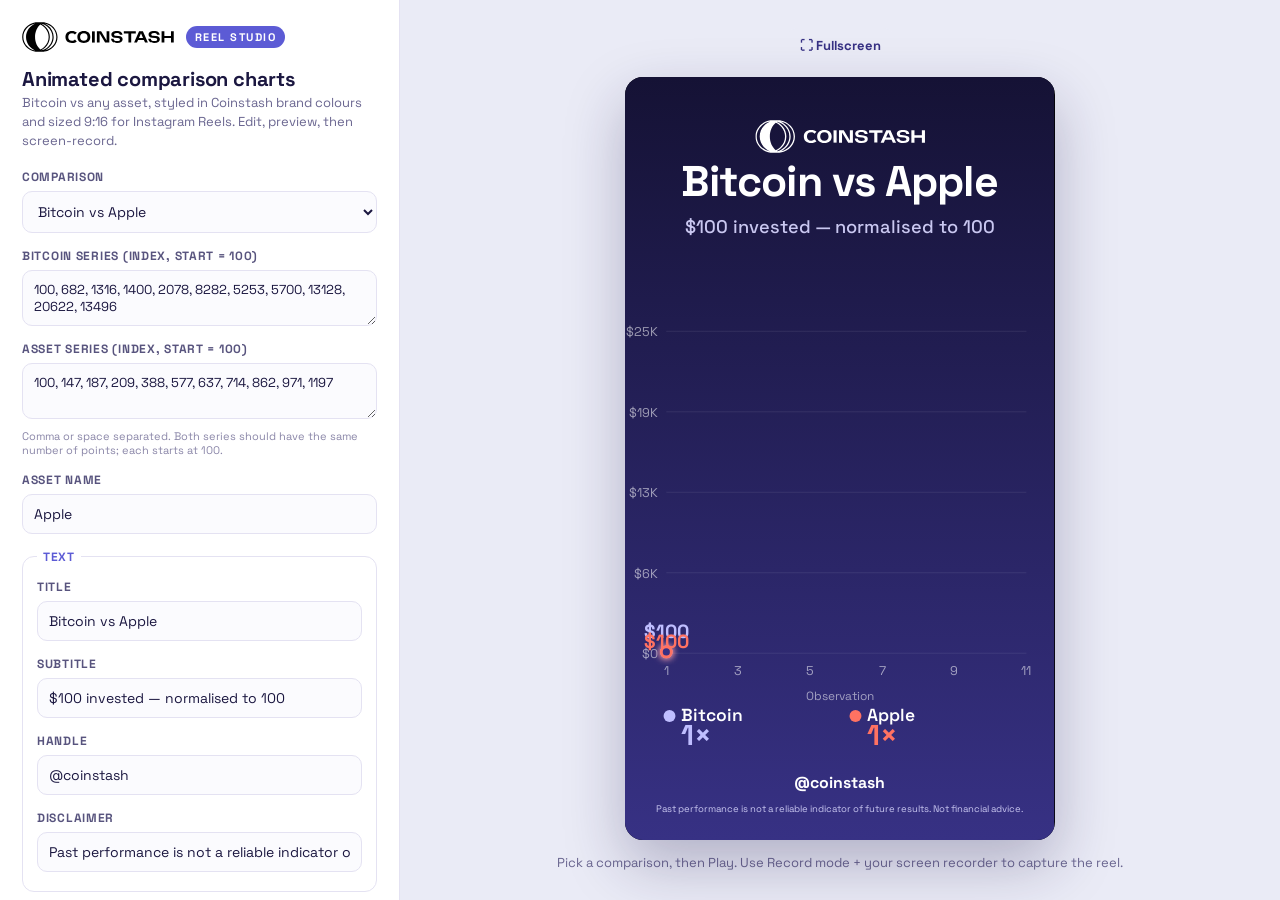
==== index.html @ 27fcc336 "Add Coinstash Reel Studio: branded animated crypto comparison charts Framework-free static web app t" ====
<!doctype html>
<html lang="en">
<head>
<meta charset="utf-8">
<meta name="viewport" content="width=device-width, initial-scale=1">
<title>Coinstash Reel Studio — animated crypto comparison charts</title>
<meta name="description" content="Generate branded 9:16 animated Bitcoin-vs-asset charts for Instagram Reels.">
<link rel="preconnect" href="https://fonts.googleapis.com">
<link rel="preconnect" href="https://fonts.gstatic.com" crossorigin>
<link href="https://fonts.googleapis.com/css2?family=Space+Grotesk:wght@400;500;600;700&display=swap" rel="stylesheet">
<link rel="stylesheet" href="assets/css/style.css">
</head>
<body>

<!-- ================= EDITOR ================= -->
<aside class="sidebar">
  <div class="brandbar">
    <img src="assets/brand/coinstash-horizontal-black.svg" alt="Coinstash">
    <span class="tag">Reel Studio</span>
  </div>
  <h1>Animated comparison charts</h1>
  <p class="lead">Bitcoin vs any asset, styled in Coinstash brand colours and sized 9:16 for Instagram Reels. Edit, preview, then screen-record.</p>

  <div class="control">
    <label for="preset">Comparison</label>
    <select id="preset"></select>
  </div>

  <div class="control" id="value-source">
    <label for="btc-data">Bitcoin series (index, start = 100)</label>
    <textarea id="btc-data" rows="2" placeholder="100, 682, 1316, ..."></textarea>
    <label for="asset-data" style="margin-top:10px">Asset series (index, start = 100)</label>
    <textarea id="asset-data" rows="2" placeholder="100, 147, 187, ..."></textarea>
    <p class="hint">Comma or space separated. Both series should have the same number of points; each starts at 100.</p>
  </div>

  <div class="control">
    <label for="asset-name">Asset name</label>
    <input id="asset-name" type="text" placeholder="Apple">
  </div>

  <fieldset>
    <legend>Text</legend>
    <div class="control">
      <label for="title">Title</label>
      <input id="title" type="text" placeholder="Bitcoin vs Apple">
    </div>
    <div class="control">
      <label for="subtitle">Subtitle</label>
      <input id="subtitle" type="text" value="$100 invested — normalised to 100">
    </div>
    <div class="control">
      <label for="handle">Handle</label>
      <input id="handle" type="text" value="@coinstash">
    </div>
    <div class="control">
      <label for="disclaimer">Disclaimer</label>
      <input id="disclaimer" type="text" value="Past performance is not a reliable indicator of future results. Not financial advice.">
    </div>
  </fieldset>

  <fieldset>
    <legend>Style</legend>
    <div class="control">
      <label for="theme">Theme</label>
      <select id="theme"></select>
    </div>
    <div class="row2">
      <div class="control">
        <label for="scale">Scale</label>
        <select id="scale">
          <option value="linear">Linear (dramatic)</option>
          <option value="log">Log (readable)</option>
        </select>
      </div>
      <div class="control">
        <label for="value-mode">Values</label>
        <select id="value-mode">
          <option value="money">Dollars</option>
          <option value="index">Index (×100)</option>
        </select>
      </div>
    </div>
    <div class="control" id="invest-row">
      <label for="base-invest">Starting investment ($)</label>
      <input id="base-invest" type="number" value="100" min="1" step="1">
    </div>
    <div class="row2">
      <div class="control">
        <label for="xmode">X-axis</label>
        <select id="xmode">
          <option value="observation">Observation #</option>
          <option value="year">Year</option>
        </select>
      </div>
      <div class="control" id="year-row" hidden>
        <label for="start-year">Start year</label>
        <input id="start-year" type="number" value="2015" min="1900" step="1">
      </div>
    </div>
    <div class="control">
      <label for="duration">Animation length (seconds)</label>
      <input id="duration" type="number" value="5.2" min="1" max="30" step="0.1">
    </div>
  </fieldset>

  <div class="actions">
    <label class="checkline"><input id="countdown-on" type="checkbox" checked> 3-2-1 countdown before recording</label>
    <button class="btn btn-primary" id="play">▶ Play / Replay</button>
    <button class="btn btn-record" id="record">● Record mode (clean 9:16)</button>
  </div>
</aside>

<!-- ================= STAGE ================= -->
<main class="main">
  <div class="stage-tools">
    <button class="btn btn-ghost" id="fullscreen">⛶ Fullscreen</button>
  </div>
  <div class="stage-wrap" id="stage-wrap">
    <svg id="stage-svg" role="img" aria-label="Animated comparison chart"></svg>
    <img id="stage-logo" src="assets/brand/coinstash-horizontal-white.svg" alt="Coinstash">
    <div id="countdown" hidden>3</div>
  </div>
  <div class="status" id="status">Pick a comparison, then Play. Use Record mode + your screen recorder to capture the reel.</div>
</main>

<button id="exit-record">✕ Exit record mode (Esc)</button>
<div id="record-hint">Space = replay · Esc = exit · Screen-record this window</div>

<script src="assets/js/brand.js"></script>
<script src="assets/js/chart.js"></script>
<script src="assets/js/app.js"></script>
</body>
</html>
---- assets/css/style.css ----
/* ---- Coinstash Reel Studio ---- */
:root {
  --purple-bright: #5C5BD5;
  --purple-dark: #373184;
  --purple-light: #BFBEFF;
  --coral: #FF7262;
  --grey-light: #EAEBF6;
  --grey-dark: #9B9A9E;
  --ink: #1b1740;
  --panel: #ffffff;
  --line: #e4e2f2;
  /* PP Telegraf is the brand face (commercial). Space Grotesk is a licence-free
     geometric-grotesque stand-in; drop PP Telegraf files into assets/fonts and
     add it to the front of this stack to match the brand exactly. */
  --font: 'PP Telegraf', 'Space Grotesk', 'Söhne', system-ui, -apple-system, Segoe UI, Roboto, Arial, sans-serif;
}

* { box-sizing: border-box; }
html, body { height: 100%; }
body {
  margin: 0;
  font-family: var(--font);
  color: var(--ink);
  background: var(--grey-light);
  display: flex;
  min-height: 100vh;
}

/* ---- sidebar / editor ---- */
.sidebar {
  width: 400px;
  flex: 0 0 400px;
  background: var(--panel);
  border-right: 1px solid var(--line);
  padding: 22px 22px 60px;
  overflow-y: auto;
  height: 100vh;
}
.brandbar { display: flex; align-items: center; gap: 12px; margin-bottom: 6px; }
.brandbar img { height: 30px; }
.brandbar .tag {
  font-size: 11px; font-weight: 700; letter-spacing: .14em; text-transform: uppercase;
  color: #fff; background: var(--purple-bright); padding: 4px 9px; border-radius: 999px;
}
.sidebar h1 { font-size: 20px; margin: 14px 0 2px; letter-spacing: -.01em; }
.sidebar .lead { color: #6a6690; font-size: 13px; margin: 0 0 18px; line-height: 1.45; }

.control { margin-bottom: 15px; }
.control > label {
  display: block; font-size: 12px; font-weight: 700; text-transform: uppercase;
  letter-spacing: .06em; color: #58547e; margin-bottom: 6px;
}
.control input, .control select, .control textarea {
  width: 100%; font: inherit; font-size: 14px; color: var(--ink);
  padding: 10px 11px; border: 1px solid var(--line); border-radius: 10px; background: #fbfbfe;
}
.control input:focus, .control select:focus, .control textarea:focus {
  outline: 2px solid var(--purple-light); border-color: var(--purple-bright);
}
.control textarea { resize: vertical; min-height: 56px; font-family: 'Space Grotesk', monospace; font-size: 13px; }
.control .hint { font-size: 11px; color: #8a86a8; margin-top: 5px; }
.row2 { display: grid; grid-template-columns: 1fr 1fr; gap: 12px; }
fieldset {
  border: 1px solid var(--line); border-radius: 12px; padding: 14px 14px 4px; margin: 0 0 16px;
}
fieldset legend { font-size: 12px; font-weight: 700; text-transform: uppercase; letter-spacing: .06em; color: var(--purple-bright); padding: 0 6px; }

.actions { display: flex; flex-direction: column; gap: 10px; margin-top: 6px; }
button.btn {
  font: inherit; font-weight: 700; cursor: pointer; border: none; border-radius: 12px;
  padding: 13px 16px; font-size: 15px;
}
.btn-primary { background: var(--purple-bright); color: #fff; }
.btn-primary:hover { background: #4b4ac2; }
.btn-record { background: var(--coral); color: #2a0f0a; }
.btn-record:hover { filter: brightness(1.05); }
.btn-ghost { background: var(--grey-light); color: var(--purple-dark); }
.btn-ghost:hover { background: #dfe0ef; }
.checkline { display: flex; align-items: center; gap: 8px; font-size: 13px; color: #58547e; }
.checkline input { width: auto; }

/* ---- main / stage ---- */
.main {
  flex: 1; display: flex; flex-direction: column; align-items: center; justify-content: center;
  padding: 28px; gap: 14px; min-width: 0;
}
.stage-wrap {
  position: relative;
  aspect-ratio: 9 / 16;
  height: min(86vh, 940px);
  max-width: 100%;
  background: #000;
  border-radius: 18px;
  overflow: hidden;
  box-shadow: 0 24px 60px rgba(31, 26, 74, .28);
}
#stage-svg { display: block; width: 100%; height: 100%; }
#stage-logo {
  position: absolute; top: 5.6%; left: 50%; transform: translateX(-50%);
  height: 4.4%; pointer-events: none; user-select: none;
}
#countdown {
  position: absolute; inset: 0; display: flex; align-items: center; justify-content: center;
  font-size: 26vh; font-weight: 700; color: #fff; text-shadow: 0 6px 30px rgba(0,0,0,.4);
  background: rgba(0,0,0,.15);
}
[hidden] { display: none !important; }
.status { font-size: 13px; color: #6a6690; min-height: 18px; }
.stage-tools { display: flex; gap: 10px; }
.stage-tools button { font-size: 13px; padding: 9px 14px; }

/* Fonts used by the SVG text nodes */
.r-head { font-family: var(--font); }
.r-mono { font-family: 'Space Grotesk', var(--font); }

/* ---- record mode ---- */
#exit-record, #record-hint { display: none; }
body.record-mode { background: #000; }
body.record-mode .sidebar,
body.record-mode .stage-tools,
body.record-mode .status { display: none; }
body.record-mode .main { padding: 0; height: 100vh; }
body.record-mode .stage-wrap {
  height: 100vh; border-radius: 0; box-shadow: none;
}
body.record-mode #exit-record {
  display: block; position: fixed; top: 16px; right: 16px; z-index: 20;
  background: rgba(255,255,255,.12); color: #fff; font-size: 12px; padding: 8px 12px;
}
body.record-mode #record-hint {
  display: block; position: fixed; bottom: 14px; left: 50%; transform: translateX(-50%);
  color: rgba(255,255,255,.55); font-size: 12px; z-index: 20;
}

@media (max-width: 820px) {
  body { flex-direction: column; }
  .sidebar { width: 100%; flex: none; height: auto; border-right: none; border-bottom: 1px solid var(--line); }
  .stage-wrap { height: min(70vh, 760px); }
}
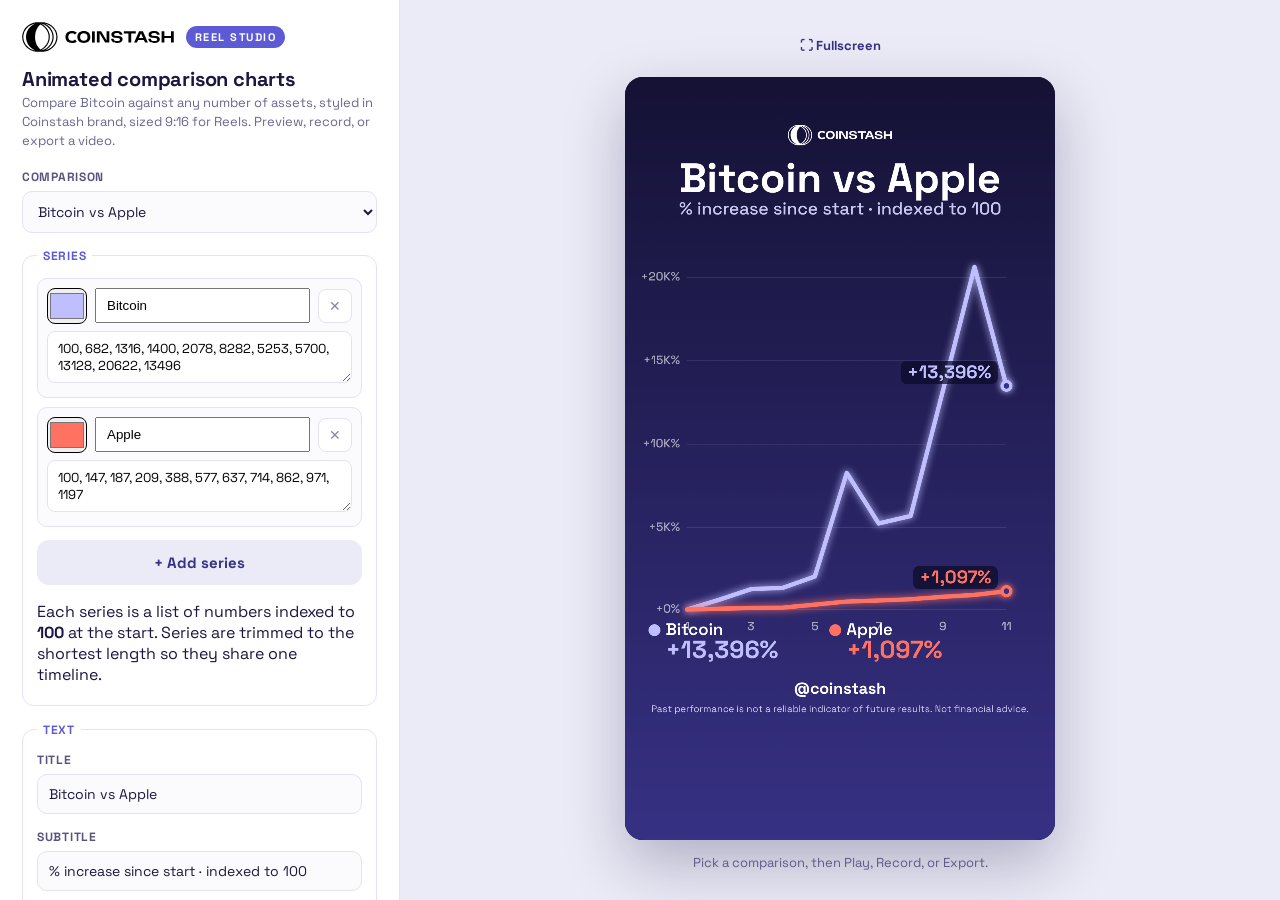
==== commit bcad397d: "Reel Studio v2: multi-series, dynamic zoom, % framing, safe zones, video export Rework the renderer " ====
--- a/index.html
+++ b/index.html
@@ -12,95 +12,90 @@
 </head>
 <body>
 
-<!-- ================= EDITOR ================= -->
 <aside class="sidebar">
   <div class="brandbar">
     <img src="assets/brand/coinstash-horizontal-black.svg" alt="Coinstash">
     <span class="tag">Reel Studio</span>
   </div>
   <h1>Animated comparison charts</h1>
-  <p class="lead">Bitcoin vs any asset, styled in Coinstash brand colours and sized 9:16 for Instagram Reels. Edit, preview, then screen-record.</p>
+  <p class="lead">Compare Bitcoin against any number of assets, styled in Coinstash brand, sized 9:16 for Reels. Preview, record, or export a video.</p>
 
   <div class="control">
     <label for="preset">Comparison</label>
     <select id="preset"></select>
   </div>
 
-  <div class="control" id="value-source">
-    <label for="btc-data">Bitcoin series (index, start = 100)</label>
-    <textarea id="btc-data" rows="2" placeholder="100, 682, 1316, ..."></textarea>
-    <label for="asset-data" style="margin-top:10px">Asset series (index, start = 100)</label>
-    <textarea id="asset-data" rows="2" placeholder="100, 147, 187, ..."></textarea>
-    <p class="hint">Comma or space separated. Both series should have the same number of points; each starts at 100.</p>
-  </div>
-
-  <div class="control">
-    <label for="asset-name">Asset name</label>
-    <input id="asset-name" type="text" placeholder="Apple">
-  </div>
+  <fieldset>
+    <legend>Series</legend>
+    <div id="series-list"></div>
+    <button class="btn btn-ghost btn-sm" id="add-series" type="button">+ Add series</button>
+    <p class="hint">Each series is a list of numbers indexed to <strong>100</strong> at the start. Series are trimmed to the shortest length so they share one timeline.</p>
+  </fieldset>
 
   <fieldset>
     <legend>Text</legend>
-    <div class="control">
-      <label for="title">Title</label>
-      <input id="title" type="text" placeholder="Bitcoin vs Apple">
-    </div>
-    <div class="control">
-      <label for="subtitle">Subtitle</label>
-      <input id="subtitle" type="text" value="$100 invested — normalised to 100">
-    </div>
-    <div class="control">
-      <label for="handle">Handle</label>
-      <input id="handle" type="text" value="@coinstash">
-    </div>
-    <div class="control">
-      <label for="disclaimer">Disclaimer</label>
-      <input id="disclaimer" type="text" value="Past performance is not a reliable indicator of future results. Not financial advice.">
+    <div class="control"><label for="title">Title</label><input id="title" type="text"></div>
+    <div class="control"><label for="subtitle">Subtitle</label><input id="subtitle" type="text" value="% increase since start · indexed to 100"></div>
+    <div class="control"><label for="handle">Handle</label><input id="handle" type="text" value="@coinstash"></div>
+    <div class="control"><label for="disclaimer">Disclaimer</label><input id="disclaimer" type="text" value="Past performance is not a reliable indicator of future results. Not financial advice."></div>
+    <div class="toggles">
+      <label class="checkline"><input id="show-logo" type="checkbox" checked> Logo</label>
+      <label class="checkline"><input id="show-handle" type="checkbox" checked> Handle</label>
+      <label class="checkline"><input id="show-disclaimer" type="checkbox" checked> Disclaimer</label>
     </div>
   </fieldset>
 
   <fieldset>
-    <legend>Style</legend>
+    <legend>Values</legend>
     <div class="control">
-      <label for="theme">Theme</label>
-      <select id="theme"></select>
+      <label for="value-mode">Show figures as</label>
+      <select id="value-mode">
+        <option value="pct">% increase (recommended)</option>
+        <option value="multiple">Multiple (×)</option>
+        <option value="dollars">Dollars ($)</option>
+        <option value="index">Index (start = 100)</option>
+      </select>
     </div>
+    <div class="row2">
+      <div class="control" id="invest-row" hidden><label for="base-invest">Start $</label><input id="base-invest" type="number" value="100" min="1"></div>
+      <div class="control"><label for="decimals">Decimals</label><input id="decimals" type="number" value="0" min="0" max="2"></div>
+    </div>
+  </fieldset>
+
+  <fieldset>
+    <legend>Chart</legend>
+    <div class="control"><label for="theme">Theme</label><select id="theme"></select></div>
     <div class="row2">
       <div class="control">
         <label for="scale">Scale</label>
-        <select id="scale">
-          <option value="linear">Linear (dramatic)</option>
-          <option value="log">Log (readable)</option>
-        </select>
+        <select id="scale"><option value="linear">Linear</option><option value="log">Log</option></select>
       </div>
       <div class="control">
-        <label for="value-mode">Values</label>
-        <select id="value-mode">
-          <option value="money">Dollars</option>
-          <option value="index">Index (×100)</option>
-        </select>
+        <label for="xmode">X-axis</label>
+        <select id="xmode"><option value="observation">Observation #</option><option value="year">Year</option></select>
       </div>
     </div>
-    <div class="control" id="invest-row">
-      <label for="base-invest">Starting investment ($)</label>
-      <input id="base-invest" type="number" value="100" min="1" step="1">
+    <div class="control" id="year-row" hidden><label for="start-year">Start year</label><input id="start-year" type="number" value="2015"></div>
+    <label class="checkline"><input id="zoom" type="checkbox" checked> Dynamic zoom (start tight, zoom out as values grow)</label>
+  </fieldset>
+
+  <fieldset>
+    <legend>Style</legend>
+    <div class="control"><label for="line-width">Line thickness: <span id="lw-val">11</span></label><input id="line-width" type="range" min="4" max="20" value="11"></div>
+    <div class="toggles">
+      <label class="checkline"><input id="glow" type="checkbox" checked> Glow</label>
+      <label class="checkline"><input id="show-dots" type="checkbox" checked> Dots</label>
+      <label class="checkline"><input id="show-grid" type="checkbox" checked> Grid</label>
+      <label class="checkline"><input id="safezone" type="checkbox" checked> Safe-zone padding</label>
+      <label class="checkline"><input id="guides" type="checkbox"> Show safe guides</label>
     </div>
+  </fieldset>
+
+  <fieldset>
+    <legend>Timing</legend>
     <div class="row2">
-      <div class="control">
-        <label for="xmode">X-axis</label>
-        <select id="xmode">
-          <option value="observation">Observation #</option>
-          <option value="year">Year</option>
-        </select>
-      </div>
-      <div class="control" id="year-row" hidden>
-        <label for="start-year">Start year</label>
-        <input id="start-year" type="number" value="2015" min="1900" step="1">
-      </div>
-    </div>
-    <div class="control">
-      <label for="duration">Animation length (seconds)</label>
-      <input id="duration" type="number" value="5.2" min="1" max="30" step="0.1">
+      <div class="control"><label for="duration">Draw (s)</label><input id="duration" type="number" value="5.6" min="1" max="30" step="0.1"></div>
+      <div class="control"><label for="end-hold">Hold (s)</label><input id="end-hold" type="number" value="1.4" min="0" max="10" step="0.1"></div>
     </div>
   </fieldset>
 
@@ -108,25 +103,26 @@
     <label class="checkline"><input id="countdown-on" type="checkbox" checked> 3-2-1 countdown before recording</label>
     <button class="btn btn-primary" id="play">▶ Play / Replay</button>
     <button class="btn btn-record" id="record">● Record mode (clean 9:16)</button>
+    <button class="btn btn-export" id="export">⬇ Export video</button>
+    <p class="hint" id="export-note">Export produces MP4 on Safari, WebM on Chrome/Firefox. For guaranteed Instagram-ready MP4, use Safari or screen-record via Record mode.</p>
   </div>
 </aside>
 
-<!-- ================= STAGE ================= -->
 <main class="main">
   <div class="stage-tools">
     <button class="btn btn-ghost" id="fullscreen">⛶ Fullscreen</button>
   </div>
   <div class="stage-wrap" id="stage-wrap">
-    <svg id="stage-svg" role="img" aria-label="Animated comparison chart"></svg>
-    <img id="stage-logo" src="assets/brand/coinstash-horizontal-white.svg" alt="Coinstash">
+    <canvas id="stage-canvas" aria-label="Animated comparison chart"></canvas>
     <div id="countdown" hidden>3</div>
   </div>
-  <div class="status" id="status">Pick a comparison, then Play. Use Record mode + your screen recorder to capture the reel.</div>
+  <div class="status" id="status">Pick a comparison, then Play, Record, or Export.</div>
 </main>
 
-<button id="exit-record">✕ Exit record mode (Esc)</button>
+<button id="exit-record">✕ Exit (Esc)</button>
 <div id="record-hint">Space = replay · Esc = exit · Screen-record this window</div>
 
+<script src="assets/js/logos.js"></script>
 <script src="assets/js/brand.js"></script>
 <script src="assets/js/chart.js"></script>
 <script src="assets/js/app.js"></script>
--- a/assets/css/style.css
+++ b/assets/css/style.css
@@ -70,14 +70,29 @@
   font: inherit; font-weight: 700; cursor: pointer; border: none; border-radius: 12px;
   padding: 13px 16px; font-size: 15px;
 }
+.btn-sm { padding: 8px 12px; font-size: 13px; width: 100%; margin-top: 4px; }
 .btn-primary { background: var(--purple-bright); color: #fff; }
 .btn-primary:hover { background: #4b4ac2; }
 .btn-record { background: var(--coral); color: #2a0f0a; }
 .btn-record:hover { filter: brightness(1.05); }
+.btn-export { background: var(--purple-dark); color: #fff; }
+.btn-export:hover { background: #2c2769; }
+.btn-export:disabled { opacity: .7; cursor: progress; }
 .btn-ghost { background: var(--grey-light); color: var(--purple-dark); }
 .btn-ghost:hover { background: #dfe0ef; }
 .checkline { display: flex; align-items: center; gap: 8px; font-size: 13px; color: #58547e; }
 .checkline input { width: auto; }
+.toggles { display: grid; grid-template-columns: 1fr 1fr; gap: 6px 12px; }
+input[type="range"] { accent-color: var(--purple-bright); }
+input[type="color"] { padding: 0; height: 36px; width: 40px; border-radius: 8px; cursor: pointer; flex: 0 0 40px; }
+
+/* series editor rows */
+.series-row { border: 1px solid var(--line); border-radius: 10px; padding: 9px; margin-bottom: 9px; background: #fbfbfe; }
+.series-head { display: flex; align-items: center; gap: 8px; margin-bottom: 7px; }
+.series-head .s-name { flex: 1; padding: 8px 10px; }
+.s-remove { flex: 0 0 auto; border: 1px solid var(--line); background: #fff; border-radius: 8px; width: 34px; height: 34px; cursor: pointer; color: #8a86a8; font-size: 14px; }
+.s-remove:hover { background: #ffe9e6; color: var(--coral); border-color: var(--coral); }
+.series-row textarea { width: 100%; font-family: 'Space Grotesk', monospace; font-size: 13px; padding: 8px 10px; border: 1px solid var(--line); border-radius: 8px; background: #fff; resize: vertical; box-sizing: border-box; }
 
 /* ---- main / stage ---- */
 .main {
@@ -94,11 +109,7 @@
   overflow: hidden;
   box-shadow: 0 24px 60px rgba(31, 26, 74, .28);
 }
-#stage-svg { display: block; width: 100%; height: 100%; }
-#stage-logo {
-  position: absolute; top: 5.6%; left: 50%; transform: translateX(-50%);
-  height: 4.4%; pointer-events: none; user-select: none;
-}
+#stage-canvas { display: block; width: 100%; height: 100%; }
 #countdown {
   position: absolute; inset: 0; display: flex; align-items: center; justify-content: center;
   font-size: 26vh; font-weight: 700; color: #fff; text-shadow: 0 6px 30px rgba(0,0,0,.4);
@@ -130,6 +141,7 @@
 body.record-mode #record-hint {
   display: block; position: fixed; bottom: 14px; left: 50%; transform: translateX(-50%);
   color: rgba(255,255,255,.55); font-size: 12px; z-index: 20;
+  transition: opacity .6s ease;
 }
 
 @media (max-width: 820px) {
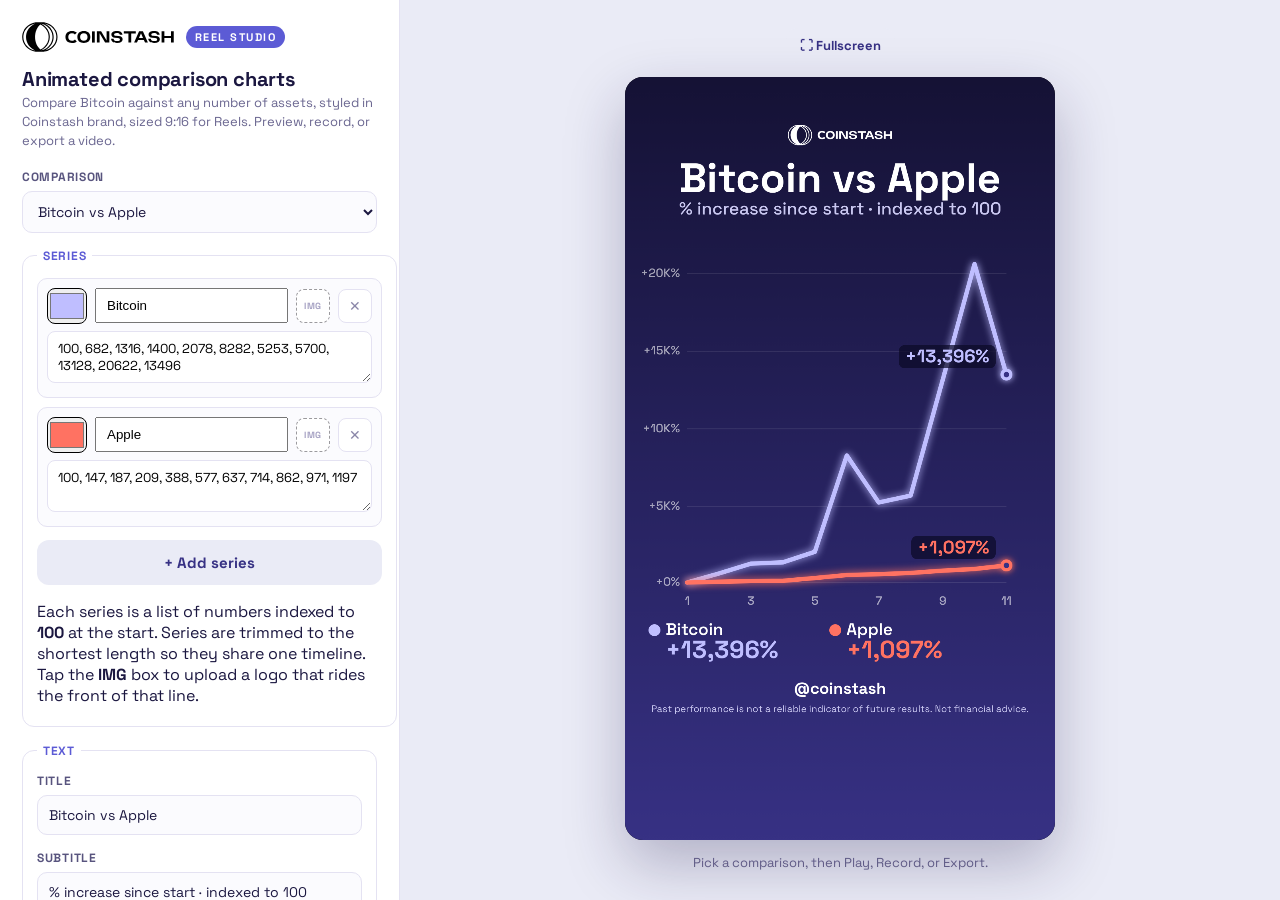
==== commit 38a6d666: "Add per-series logo upload that rides the front of each line Each series row gets an image upload (d" ====
--- a/index.html
+++ b/index.html
@@ -29,7 +29,7 @@
     <legend>Series</legend>
     <div id="series-list"></div>
     <button class="btn btn-ghost btn-sm" id="add-series" type="button">+ Add series</button>
-    <p class="hint">Each series is a list of numbers indexed to <strong>100</strong> at the start. Series are trimmed to the shortest length so they share one timeline.</p>
+    <p class="hint">Each series is a list of numbers indexed to <strong>100</strong> at the start. Series are trimmed to the shortest length so they share one timeline. Tap the <strong>IMG</strong> box to upload a logo that rides the front of that line.</p>
   </fieldset>
 
   <fieldset>
--- a/assets/css/style.css
+++ b/assets/css/style.css
@@ -94,6 +94,14 @@
 .s-remove:hover { background: #ffe9e6; color: var(--coral); border-color: var(--coral); }
 .series-row textarea { width: 100%; font-family: 'Space Grotesk', monospace; font-size: 13px; padding: 8px 10px; border: 1px solid var(--line); border-radius: 8px; background: #fff; resize: vertical; box-sizing: border-box; }
 
+/* per-series logo upload */
+.s-logo { position: relative; flex: 0 0 auto; }
+.s-logo-face { display: block; width: 34px; height: 34px; border: 1px dashed var(--grey-dark); border-radius: 8px; cursor: pointer; background: #fff center/cover no-repeat; }
+.s-logo:not(.has) .s-logo-face::after { content: 'IMG'; display: flex; align-items: center; justify-content: center; height: 100%; font-size: 9px; font-weight: 700; letter-spacing: .06em; color: #a7a3c4; }
+.s-logo.has .s-logo-face { border-style: solid; border-color: var(--line); }
+.s-logo-clear { position: absolute; top: -7px; right: -7px; width: 18px; height: 18px; border: none; border-radius: 50%; background: var(--coral); color: #fff; font-size: 12px; line-height: 1; padding: 0; cursor: pointer; display: flex; align-items: center; justify-content: center; }
+.s-logo-clear:hover { filter: brightness(1.08); }
+
 /* ---- main / stage ---- */
 .main {
   flex: 1; display: flex; flex-direction: column; align-items: center; justify-content: center;
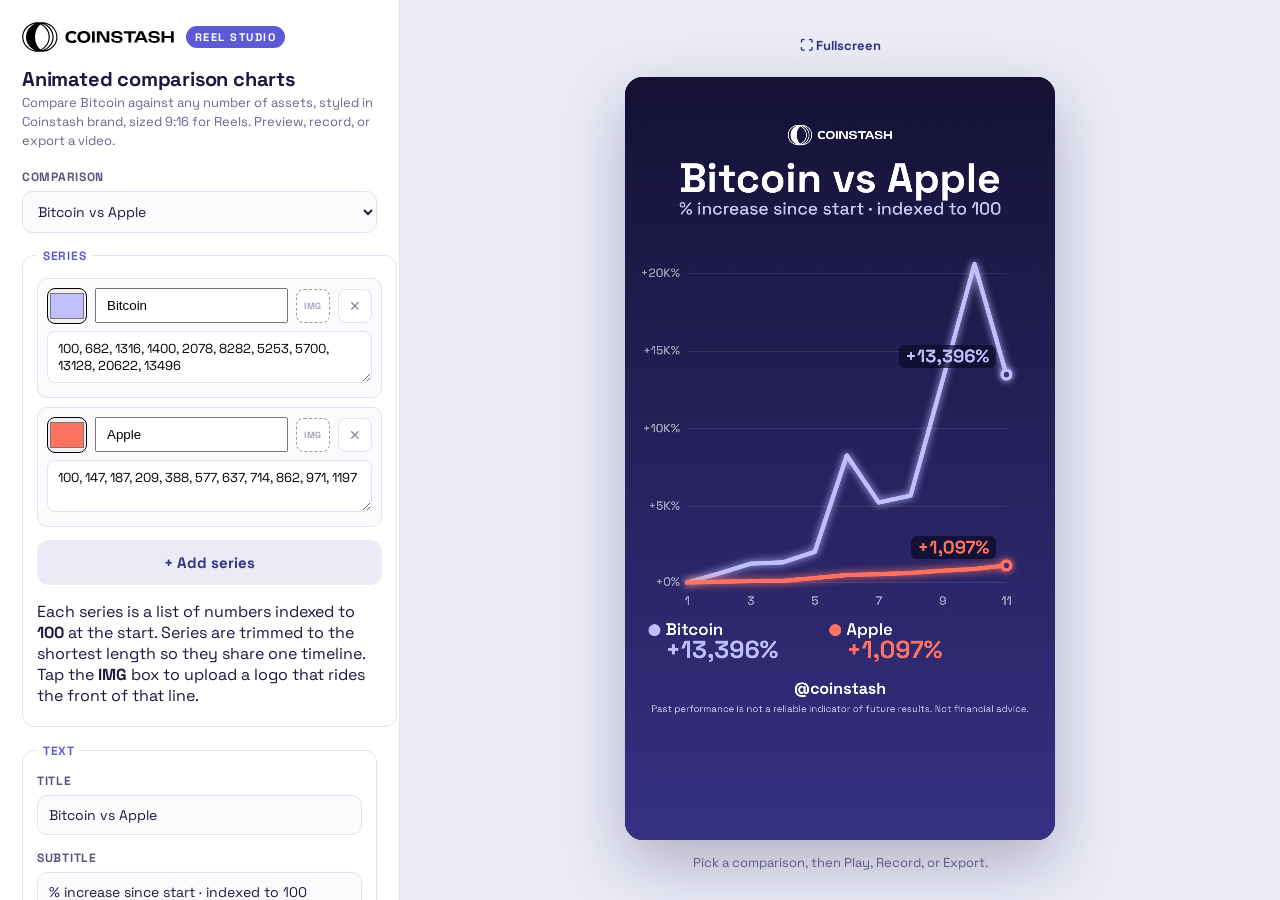
==== commit d124c1aa: "Add adjustable logo size New "Logo size" slider controls the leading-edge badge radius (default bump" ====
--- a/index.html
+++ b/index.html
@@ -82,6 +82,7 @@
   <fieldset>
     <legend>Style</legend>
     <div class="control"><label for="line-width">Line thickness: <span id="lw-val">11</span></label><input id="line-width" type="range" min="4" max="20" value="11"></div>
+    <div class="control"><label for="logo-size">Logo size: <span id="ls-val">48</span></label><input id="logo-size" type="range" min="24" max="110" value="48"></div>
     <div class="toggles">
       <label class="checkline"><input id="glow" type="checkbox" checked> Glow</label>
       <label class="checkline"><input id="show-dots" type="checkbox" checked> Dots</label>
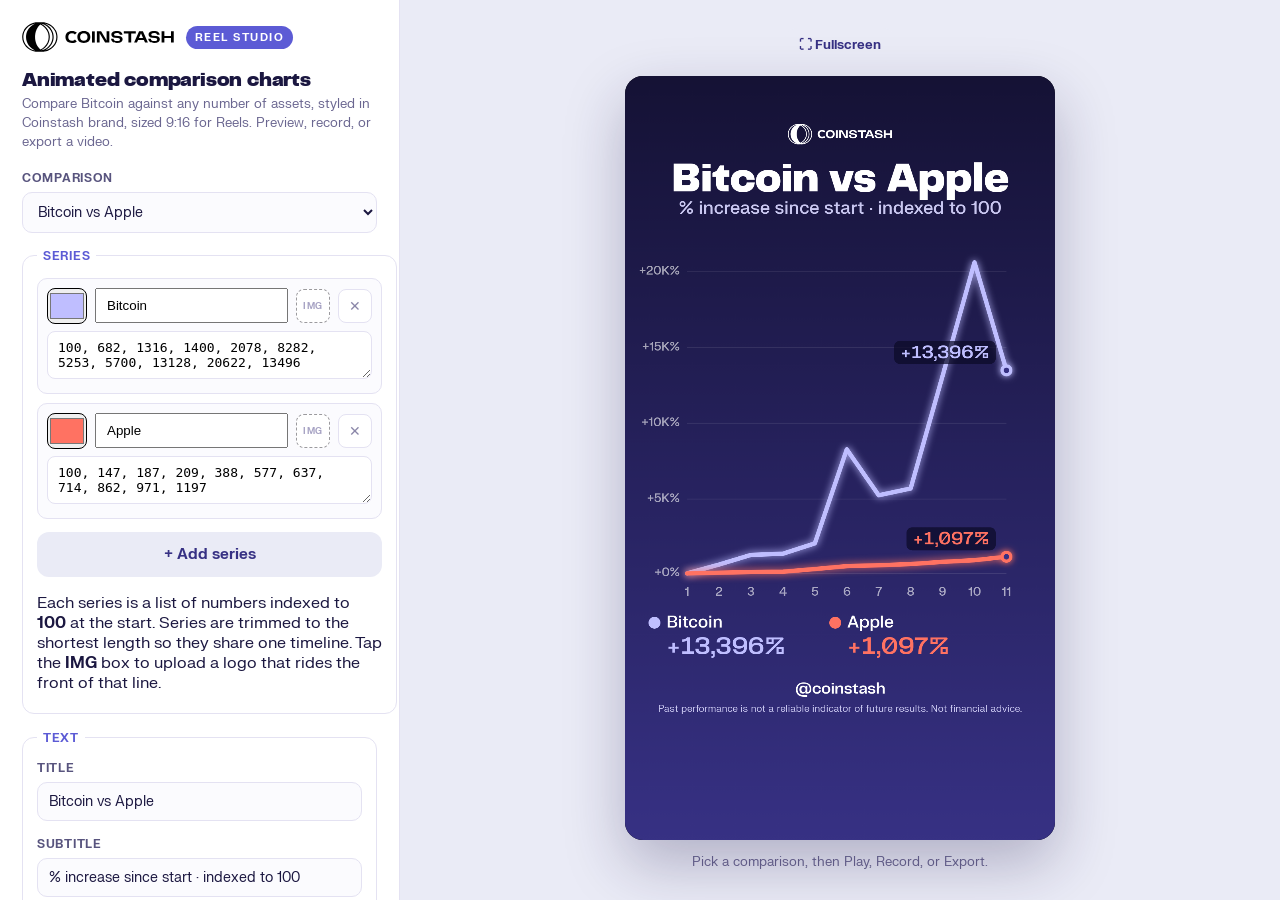
==== commit 793c28b4: "Use the licensed brand fonts: PP Telegraf (headings) + FK Grotesk Neue (body) Bundle the supplied we" ====
--- a/index.html
+++ b/index.html
@@ -5,9 +5,6 @@
 <meta name="viewport" content="width=device-width, initial-scale=1">
 <title>Coinstash Reel Studio — animated crypto comparison charts</title>
 <meta name="description" content="Generate branded 9:16 animated Bitcoin-vs-asset charts for Instagram Reels.">
-<link rel="preconnect" href="https://fonts.googleapis.com">
-<link rel="preconnect" href="https://fonts.gstatic.com" crossorigin>
-<link href="https://fonts.googleapis.com/css2?family=Space+Grotesk:wght@400;500;600;700&display=swap" rel="stylesheet">
 <link rel="stylesheet" href="assets/css/style.css">
 </head>
 <body>
--- a/assets/css/style.css
+++ b/assets/css/style.css
@@ -1,4 +1,19 @@
 /* ---- Coinstash Reel Studio ---- */
+
+/* Brand fonts: PP Telegraf (headings) + FK Grotesk Neue (body). */
+@font-face { font-family: 'PP Telegraf'; font-weight: 400; font-style: normal; font-display: swap;
+  src: url('../fonts/PPTelegrafCoinstash-Regular.woff2') format('woff2'), url('../fonts/PPTelegrafCoinstash-Regular.woff') format('woff'); }
+@font-face { font-family: 'PP Telegraf'; font-weight: 600; font-style: normal; font-display: swap;
+  src: url('../fonts/PPTelegrafCoinstash-Semibold.woff2') format('woff2'), url('../fonts/PPTelegrafCoinstash-Semibold.woff') format('woff'); }
+@font-face { font-family: 'PP Telegraf'; font-weight: 800; font-style: normal; font-display: swap;
+  src: url('../fonts/PPTelegrafCoinstash-Black.woff2') format('woff2'), url('../fonts/PPTelegrafCoinstash-Black.woff') format('woff'); }
+@font-face { font-family: 'FK Grotesk Neue'; font-weight: 400; font-style: normal; font-display: swap;
+  src: url('../fonts/FKGroteskNeue-Regular.woff2') format('woff2'), url('../fonts/FKGroteskNeue-Regular.woff') format('woff'); }
+@font-face { font-family: 'FK Grotesk Neue'; font-weight: 500; font-style: normal; font-display: swap;
+  src: url('../fonts/FKGroteskNeue-Medium.woff2') format('woff2'), url('../fonts/FKGroteskNeue-Medium.woff') format('woff'); }
+@font-face { font-family: 'FK Grotesk Neue'; font-weight: 700; font-style: normal; font-display: swap;
+  src: url('../fonts/FKGroteskNeue-Bold.woff2') format('woff2'), url('../fonts/FKGroteskNeue-Bold.woff') format('woff'); }
+
 :root {
   --purple-bright: #5C5BD5;
   --purple-dark: #373184;
@@ -9,10 +24,9 @@
   --ink: #1b1740;
   --panel: #ffffff;
   --line: #e4e2f2;
-  /* PP Telegraf is the brand face (commercial). Space Grotesk is a licence-free
-     geometric-grotesque stand-in; drop PP Telegraf files into assets/fonts and
-     add it to the front of this stack to match the brand exactly. */
-  --font: 'PP Telegraf', 'Space Grotesk', 'Söhne', system-ui, -apple-system, Segoe UI, Roboto, Arial, sans-serif;
+  --font-head: 'PP Telegraf', system-ui, -apple-system, Segoe UI, Roboto, Arial, sans-serif;
+  --font-body: 'FK Grotesk Neue', system-ui, -apple-system, Segoe UI, Roboto, Arial, sans-serif;
+  --font: var(--font-body);
 }
 
 * { box-sizing: border-box; }
@@ -42,7 +56,7 @@
   font-size: 11px; font-weight: 700; letter-spacing: .14em; text-transform: uppercase;
   color: #fff; background: var(--purple-bright); padding: 4px 9px; border-radius: 999px;
 }
-.sidebar h1 { font-size: 20px; margin: 14px 0 2px; letter-spacing: -.01em; }
+.sidebar h1 { font-family: var(--font-head); font-weight: 800; font-size: 20px; margin: 14px 0 2px; letter-spacing: -.01em; }
 .sidebar .lead { color: #6a6690; font-size: 13px; margin: 0 0 18px; line-height: 1.45; }
 
 .control { margin-bottom: 15px; }
@@ -57,7 +71,7 @@
 .control input:focus, .control select:focus, .control textarea:focus {
   outline: 2px solid var(--purple-light); border-color: var(--purple-bright);
 }
-.control textarea { resize: vertical; min-height: 56px; font-family: 'Space Grotesk', monospace; font-size: 13px; }
+.control textarea { resize: vertical; min-height: 56px; font-family: ui-monospace, SFMono-Regular, Menlo, Consolas, monospace; font-size: 13px; }
 .control .hint { font-size: 11px; color: #8a86a8; margin-top: 5px; }
 .row2 { display: grid; grid-template-columns: 1fr 1fr; gap: 12px; }
 fieldset {
@@ -92,7 +106,7 @@
 .series-head .s-name { flex: 1; padding: 8px 10px; }
 .s-remove { flex: 0 0 auto; border: 1px solid var(--line); background: #fff; border-radius: 8px; width: 34px; height: 34px; cursor: pointer; color: #8a86a8; font-size: 14px; }
 .s-remove:hover { background: #ffe9e6; color: var(--coral); border-color: var(--coral); }
-.series-row textarea { width: 100%; font-family: 'Space Grotesk', monospace; font-size: 13px; padding: 8px 10px; border: 1px solid var(--line); border-radius: 8px; background: #fff; resize: vertical; box-sizing: border-box; }
+.series-row textarea { width: 100%; font-family: ui-monospace, SFMono-Regular, Menlo, Consolas, monospace; font-size: 13px; padding: 8px 10px; border: 1px solid var(--line); border-radius: 8px; background: #fff; resize: vertical; box-sizing: border-box; }
 
 /* per-series logo upload */
 .s-logo { position: relative; flex: 0 0 auto; }
@@ -129,8 +143,7 @@
 .stage-tools button { font-size: 13px; padding: 9px 14px; }
 
 /* Fonts used by the SVG text nodes */
-.r-head { font-family: var(--font); }
-.r-mono { font-family: 'Space Grotesk', var(--font); }
+
 
 /* ---- record mode ---- */
 #exit-record, #record-hint { display: none; }
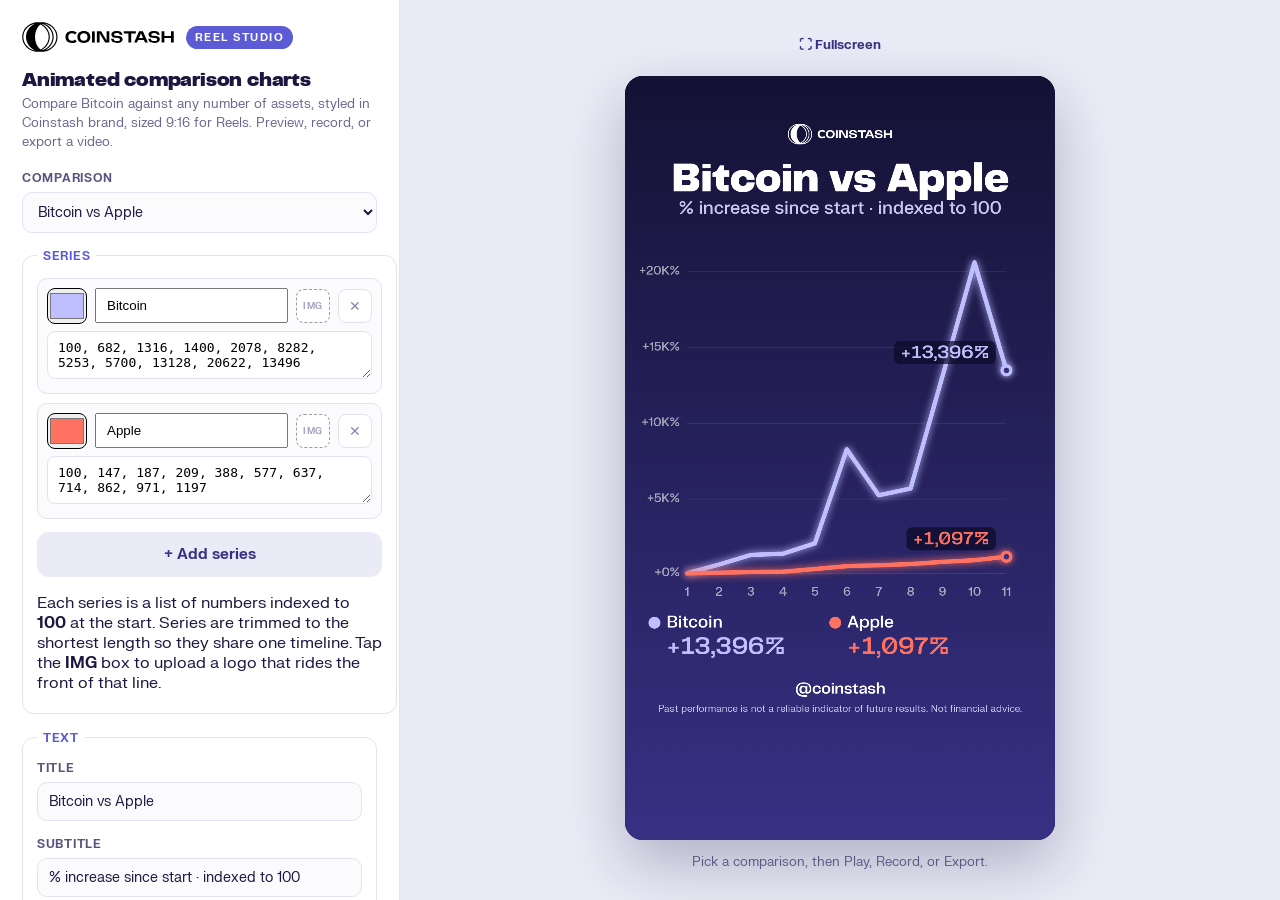
==== commit 1c4c7c76: "Add optional custom X and Y axis names New "X-axis name" and "Y-axis name" inputs draw axis titles: " ====
--- a/index.html
+++ b/index.html
@@ -73,6 +73,10 @@
       </div>
     </div>
     <div class="control" id="year-row" hidden><label for="start-year">Start year</label><input id="start-year" type="number" value="2015"></div>
+    <div class="row2">
+      <div class="control"><label for="x-axis-label">X-axis name</label><input id="x-axis-label" type="text" placeholder="e.g. Year"></div>
+      <div class="control"><label for="y-axis-label">Y-axis name</label><input id="y-axis-label" type="text" placeholder="e.g. Return"></div>
+    </div>
     <label class="checkline"><input id="zoom" type="checkbox" checked> Dynamic zoom (start tight, zoom out as values grow)</label>
   </fieldset>
 
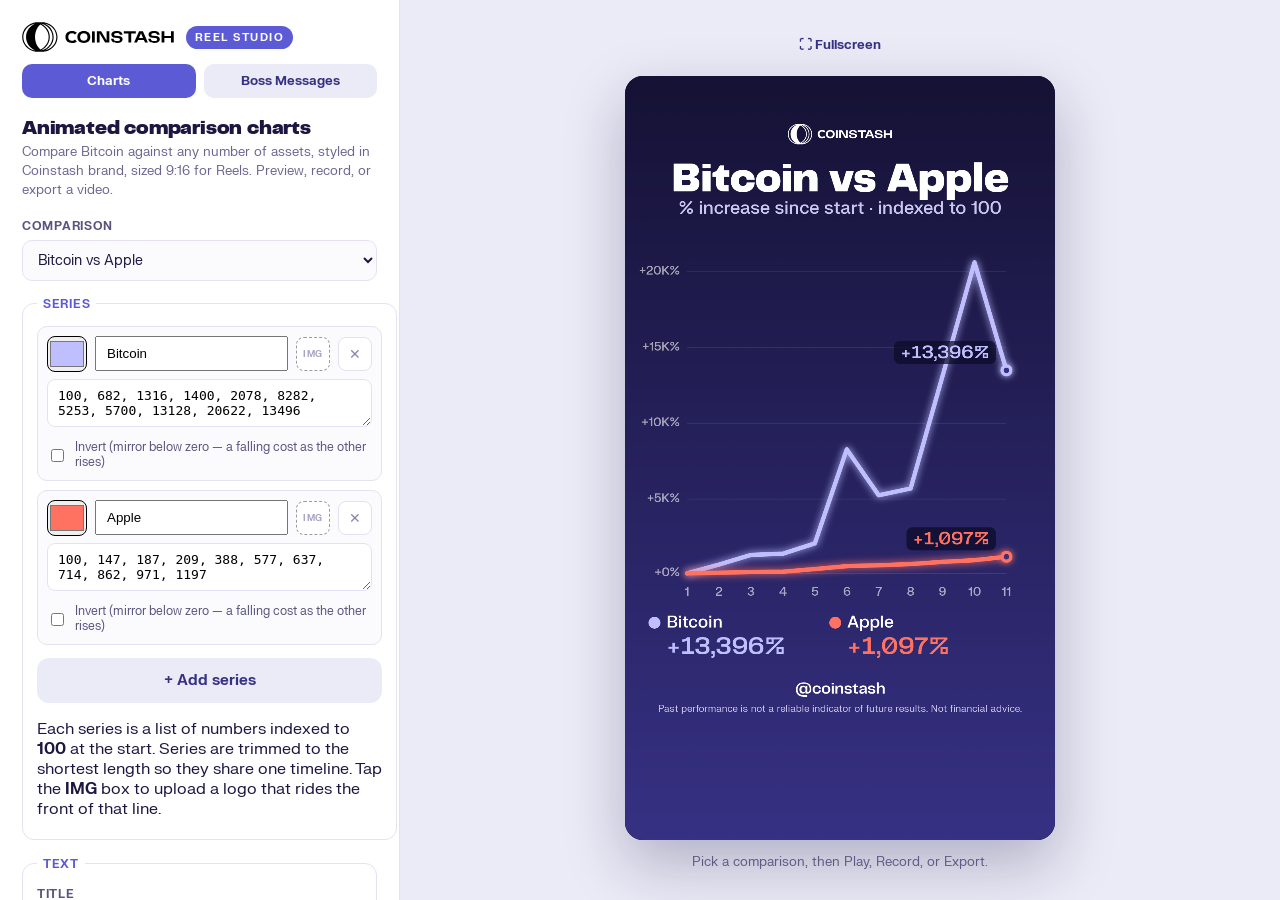
==== commit 4ca6aeab: "Add Boss Message Maker: editable fake iMessage screenshot generator New section (messages.html) with" ====
--- a/index.html
+++ b/index.html
@@ -14,6 +14,10 @@
     <img src="assets/brand/coinstash-horizontal-black.svg" alt="Coinstash">
     <span class="tag">Reel Studio</span>
   </div>
+  <nav class="studio-nav">
+    <a href="index.html" class="active">Charts</a>
+    <a href="messages.html">Boss Messages</a>
+  </nav>
   <h1>Animated comparison charts</h1>
   <p class="lead">Compare Bitcoin against any number of assets, styled in Coinstash brand, sized 9:16 for Reels. Preview, record, or export a video.</p>
 
--- a/assets/css/style.css
+++ b/assets/css/style.css
@@ -57,6 +57,10 @@
   color: #fff; background: var(--purple-bright); padding: 4px 9px; border-radius: 999px;
 }
 .sidebar h1 { font-family: var(--font-head); font-weight: 800; font-size: 20px; margin: 14px 0 2px; letter-spacing: -.01em; }
+.studio-nav { display: flex; gap: 8px; margin: 12px 0 16px; }
+.studio-nav a { flex: 1; text-align: center; text-decoration: none; font-size: 13px; font-weight: 700; padding: 9px 10px; border-radius: 10px; color: var(--purple-dark); background: var(--grey-light); }
+.studio-nav a:hover { background: #dfe0ef; }
+.studio-nav a.active { background: var(--purple-bright); color: #fff; }
 .sidebar .lead { color: #6a6690; font-size: 13px; margin: 0 0 18px; line-height: 1.45; }
 
 .control { margin-bottom: 15px; }
@@ -107,6 +111,7 @@
 .s-remove { flex: 0 0 auto; border: 1px solid var(--line); background: #fff; border-radius: 8px; width: 34px; height: 34px; cursor: pointer; color: #8a86a8; font-size: 14px; }
 .s-remove:hover { background: #ffe9e6; color: var(--coral); border-color: var(--coral); }
 .series-row textarea { width: 100%; font-family: ui-monospace, SFMono-Regular, Menlo, Consolas, monospace; font-size: 13px; padding: 8px 10px; border: 1px solid var(--line); border-radius: 8px; background: #fff; resize: vertical; box-sizing: border-box; }
+.s-invert-row { margin-top: 8px; font-size: 12px; line-height: 1.3; }
 
 /* per-series logo upload */
 .s-logo { position: relative; flex: 0 0 auto; }
